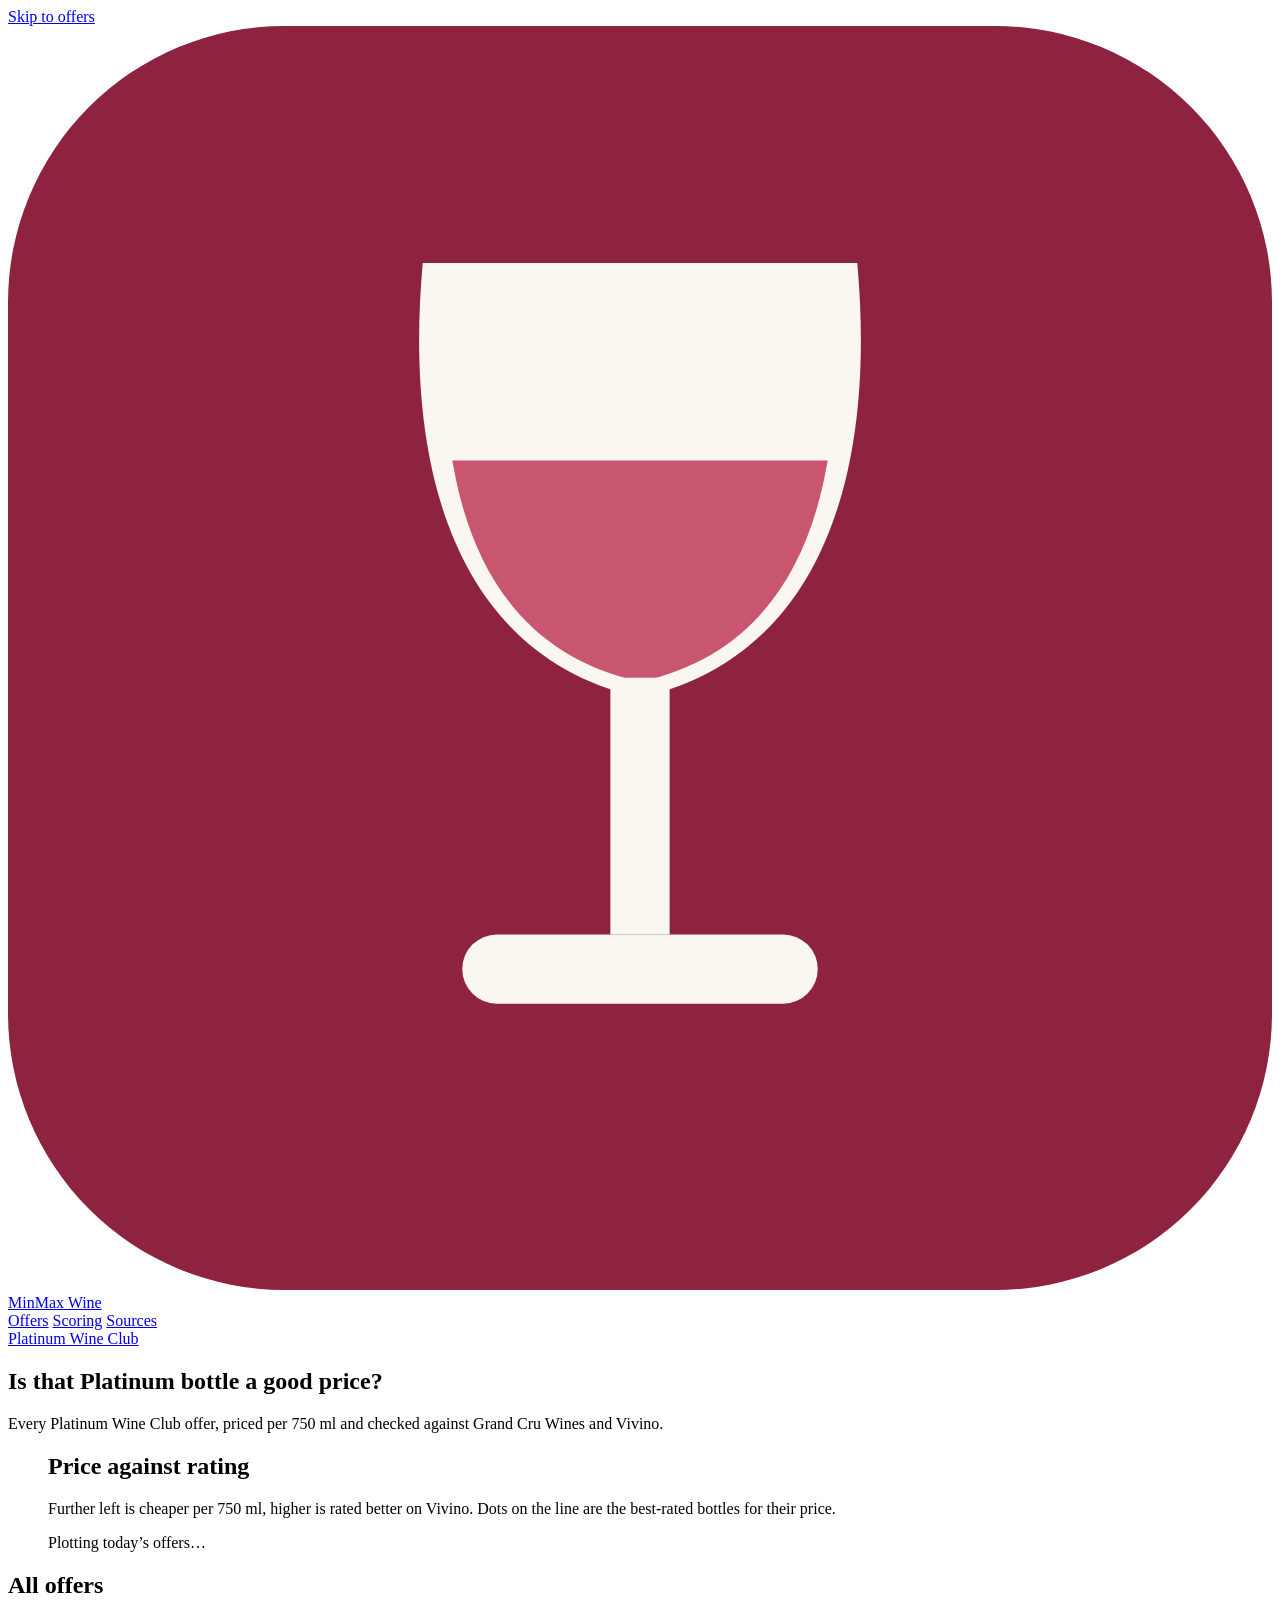
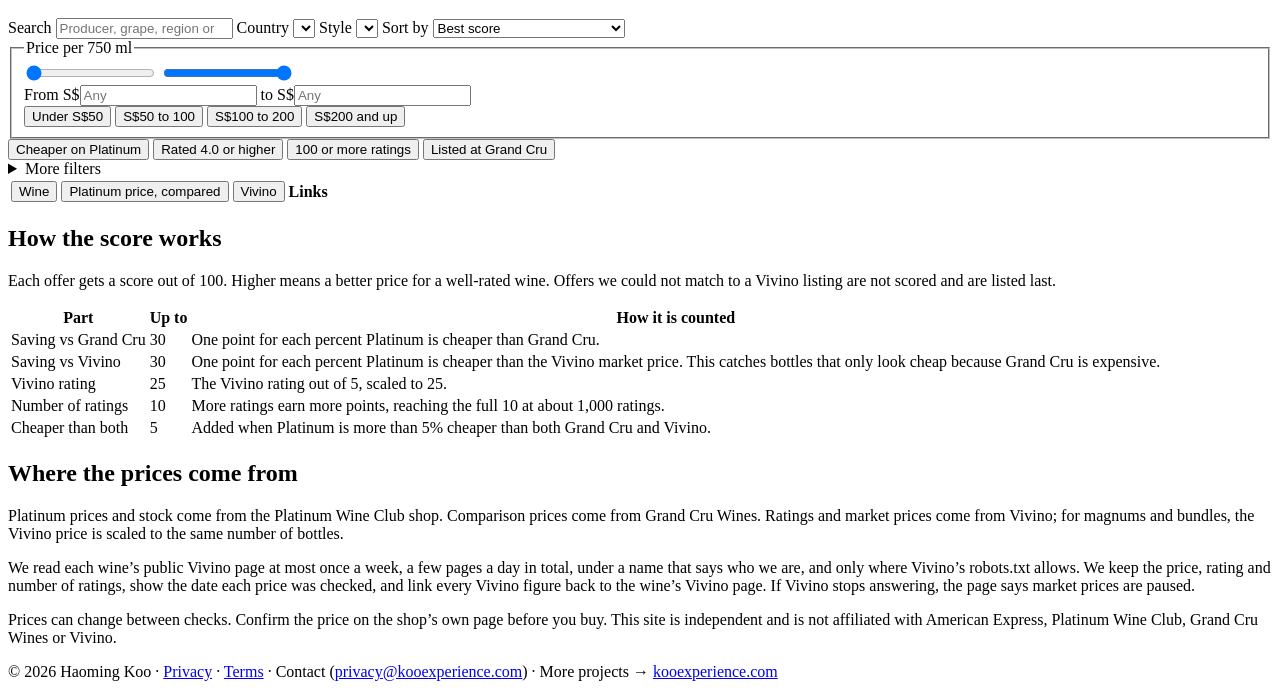
==== web/index.html @ 4f00f2f4 "feat(web): price strips, Grand Cru split bar and quick filters - Rows: one price column with a strip" ====
<!doctype html>
<html lang="en">
<head>
  <meta charset="utf-8">
  <meta name="viewport" content="width=device-width, initial-scale=1">
  <title>MinMax Wine: Platinum Wine Club prices compared</title>
  <meta
    name="description"
    content="Check each Platinum Wine Club offer against Grand Cru Wines and Vivino before you spend. Prices in Singapore dollars, refreshed daily."
  >
  <meta name="author" content="Haoming Koo">
  <meta name="robots" content="index, follow">
  <meta name="theme-color" content="#faf6f0">
  <link rel="canonical" href="https://wine.kooexperience.com/">
  <meta property="og:title" content="MinMax Wine: Platinum Wine Club prices compared">
  <meta property="og:description" content="Each Platinum Wine Club offer checked against Grand Cru Wines and Vivino, in Singapore dollars.">
  <meta property="og:url" content="https://wine.kooexperience.com/">
  <meta property="og:type" content="website">
  <meta property="og:site_name" content="MinMax Wine">
  <meta property="og:locale" content="en_SG">
  <meta property="og:image" content="https://wine.kooexperience.com/social-card.png">
  <meta property="og:image:width" content="1200">
  <meta property="og:image:height" content="630">
  <meta property="og:image:alt" content="MinMax Wine: Platinum Wine Club prices compared with Grand Cru Wines and Vivino.">
  <meta name="twitter:card" content="summary_large_image">
  <meta name="twitter:title" content="MinMax Wine: Platinum Wine Club prices compared">
  <meta name="twitter:description" content="Each Platinum Wine Club offer checked against Grand Cru Wines and Vivino, in Singapore dollars.">
  <meta name="twitter:image" content="https://wine.kooexperience.com/social-card.png">
  <meta name="twitter:image:alt" content="MinMax Wine: Platinum Wine Club prices compared with Grand Cru Wines and Vivino.">
  <script type="application/ld+json">
  {
    "@context": "https://schema.org",
    "@type": "WebApplication",
    "name": "MinMax Wine",
    "url": "https://wine.kooexperience.com/",
    "description": "Checks each Platinum Wine Club offer against Grand Cru Wines and Vivino market prices and ratings, in Singapore dollars.",
    "applicationCategory": "ShoppingApplication",
    "operatingSystem": "Web",
    "inLanguage": "en-SG",
    "isAccessibleForFree": true,
    "offers": {
      "@type": "Offer",
      "price": "0",
      "priceCurrency": "SGD"
    },
    "author": {
      "@type": "Person",
      "name": "Haoming Koo",
      "url": "https://kooexperience.com"
    },
    "potentialAction": {
      "@type": "SearchAction",
      "target": "https://wine.kooexperience.com/?search={search_term_string}",
      "query-input": "required name=search_term_string"
    }
  }
  </script>
  <link rel="icon" href="/static/favicon.svg" type="image/svg+xml">
  <link rel="icon" href="/favicon.ico" sizes="32x32">
  <link rel="apple-touch-icon" href="/static/apple-touch-icon.png">
  <link rel="preload" href="/static/fonts/figtree-latin-normal.woff2" as="font" type="font/woff2" crossorigin>
  <link rel="stylesheet" href="/static/fonts/fonts.css">
  <link rel="stylesheet" href="/static/styles.css?v=__ASSET_VERSION__">
</head>
<body>
  <a class="skip-link" href="#offers">Skip to offers</a>

  <header class="site-header">
    <div class="shell header-inner">
      <a class="wordmark" href="/"><svg class="wordmark-mark" viewBox="0 0 64 64" aria-hidden="true" focusable="false"><rect width="64" height="64" rx="14" fill="#8e2340"/><path d="M21 12h22c1 11-2 20-11 22-9-2-12-11-11-22Z" fill="#faf6f0"/><path d="M22.5 22h19c-1 6-4 10-9.5 11.2C26.5 32 23.5 28 22.5 22Z" fill="#c9566f"/><rect x="30.5" y="33" width="3" height="13" fill="#faf6f0"/><rect x="23" y="46" width="18" height="3.5" rx="1.75" fill="#faf6f0"/></svg>MinMax Wine</a>
      <nav class="header-nav" aria-label="Sections">
        <a href="#offers">Offers</a>
        <a href="#scoring">Scoring</a>
        <a href="#sources">Sources</a>
      </nav>
      <a class="button button-primary header-cta" href="https://platwineclub.wineportal.com/" target="_blank" rel="noopener noreferrer">Platinum Wine Club</a>
    </div>
  </header>

  <main>
    <section class="shell hero" aria-labelledby="pageTitle">
      <div class="hero-copy">
        <h1 id="pageTitle">Is that Platinum bottle a good price?</h1>
        <p class="lede">Every Platinum Wine Club offer, priced per 750&nbsp;ml and checked against Grand Cru Wines and Vivino.</p>
        <div class="split" id="splitBar" hidden></div>
        <ul class="stat-strip" id="statStrip" aria-label="Today at a glance"></ul>
        <p class="freshness" id="freshness" hidden></p>
        <p class="market-notice" id="marketNotice" role="status" hidden></p>
      </div>

      <figure class="value-map" id="valueMap" aria-labelledby="mapTitle">
        <figcaption class="map-head">
          <h2 id="mapTitle">Price against rating</h2>
          <p>Further left is cheaper per 750&nbsp;ml, higher is rated better on Vivino. Dots on the line are the best-rated bottles for their price.</p>
        </figcaption>
        <div class="map-legend"></div>
        <div class="map-canvas" tabindex="0" role="group" aria-label="Value map loading">
          <div class="map-card" role="dialog" aria-label="Offer details" hidden></div>
          <p class="map-state">Plotting today&rsquo;s offers&hellip;</p>
        </div>
        <p class="map-live visually-hidden" aria-live="polite"></p>
      </figure>
    </section>

    <section id="offers" class="shell offers" aria-labelledby="offersTitle">
      <div class="offers-head">
        <h2 id="offersTitle">All offers</h2>
        <p id="resultsMeta" class="results-meta" aria-live="polite"></p>
      </div>

      <form id="filtersForm" class="filters" role="search">
        <label class="field field-search">
          <span>Search</span>
          <input id="searchInput" type="search" placeholder="Producer, grape, region or vintage" autocomplete="off">
        </label>
        <label class="field">
          <span>Country</span>
          <select id="countrySelect"></select>
        </label>
        <label class="field">
          <span>Style</span>
          <select id="styleFamilySelect"></select>
        </label>
        <label class="field">
          <span>Sort by</span>
          <select id="sortSelect">
            <option value="deal_score:desc">Best score</option>
            <option value="price_diff_pct:asc">Biggest saving vs Grand Cru</option>
            <option value="vivino_rating:desc">Highest Vivino rating</option>
            <option value="price_platinum:asc">Lowest Platinum price</option>
            <option value="price_platinum:desc">Highest Platinum price</option>
            <option value="price_per_750:asc">Best price per 750 ml</option>
            <option value="wine_name:asc">Name, A to Z</option>
          </select>
        </label>

        <fieldset class="price-filter" id="priceFilter">
          <legend>Price per 750&nbsp;ml</legend>
          <div class="price-range">
            <div class="range-track" aria-hidden="true"><span class="range-fill"></span></div>
            <input id="priceMinRange" type="range" min="0" max="1000" step="1" value="0" aria-label="Lowest price per 750 ml">
            <input id="priceMaxRange" type="range" min="0" max="1000" step="1" value="1000" aria-label="Highest price per 750 ml">
          </div>
          <div class="price-inputs">
            <label><span>From S$</span><input id="priceMinInput" type="number" inputmode="decimal" min="0" step="1" placeholder="Any"></label>
            <label><span>to S$</span><input id="priceMaxInput" type="number" inputmode="decimal" min="0" step="1" placeholder="Any"></label>
          </div>
          <div class="price-presets" role="group" aria-label="Price presets">
            <button type="button" class="preset" data-min="" data-max="50">Under S$50</button>
            <button type="button" class="preset" data-min="50" data-max="100">S$50 to 100</button>
            <button type="button" class="preset" data-min="100" data-max="200">S$100 to 200</button>
            <button type="button" class="preset" data-min="200" data-max="">S$200 and up</button>
          </div>
        </fieldset>

        <div class="quick-filters" id="quickFilters" role="group" aria-label="Quick filters">
          <button type="button" class="quick" data-quick="platinum" aria-pressed="false">Cheaper on Platinum</button>
          <button type="button" class="quick" data-quick="rated" aria-pressed="false">Rated 4.0 or higher</button>
          <button type="button" class="quick" data-quick="confident" aria-pressed="false">100 or more ratings</button>
          <button type="button" class="quick" data-quick="listed" aria-pressed="false">Listed at Grand Cru</button>
        </div>

        <details class="more-filters">
          <summary>More filters</summary>
          <div class="more-filters-body">
            <label class="field">
              <span>Region</span>
              <select id="regionSelect"></select>
            </label>
            <label class="field">
              <span>Wine type</span>
              <select id="wineTypeSelect"></select>
            </label>
            <label class="field">
              <span>Grape</span>
              <select id="grapeSelect"></select>
            </label>
            <label class="field">
              <span>Format</span>
              <select id="offeringSelect"></select>
            </label>
            <label class="field">
              <span>Producer</span>
              <select id="producerSelect"></select>
            </label>
          </div>
        </details>
      </form>

      <div id="activeFilters" class="active-filters"></div>

      <div class="table-wrap">
        <table class="offer-table" aria-describedby="resultsMeta">
          <thead>
            <tr>
              <th scope="col" class="col-wine"><button class="sort-button" data-sort="wine_name" type="button">Wine</button></th>
              <th scope="col" class="col-compare"><button class="sort-button" data-sort="price_per_750" type="button">Platinum price, compared</button></th>
              <th scope="col" class="num col-rating"><button class="sort-button" data-sort="vivino_rating" type="button">Vivino</button></th>
              <th scope="col" class="col-links"><span class="visually-hidden">Links</span></th>
            </tr>
          </thead>
          <tbody id="dealTableBody"></tbody>
        </table>
      </div>
      <div id="tableState" class="table-state" hidden></div>
    </section>

    <section id="scoring" class="shell prose-section" aria-labelledby="scoringTitle">
      <h2 id="scoringTitle">How the score works</h2>
      <p>Each offer gets a score out of 100. Higher means a better price for a well-rated wine. Offers we could not match to a Vivino listing are not scored and are listed last.</p>
      <div class="method-wrap">
        <table class="method-table">
          <thead><tr><th scope="col">Part</th><th scope="col" class="num">Up to</th><th scope="col">How it is counted</th></tr></thead>
          <tbody>
            <tr><td>Saving vs Grand Cru</td><td class="num">30</td><td>One point for each percent Platinum is cheaper than Grand Cru.</td></tr>
            <tr><td>Saving vs Vivino</td><td class="num">30</td><td>One point for each percent Platinum is cheaper than the Vivino market price. This catches bottles that only look cheap because Grand Cru is expensive.</td></tr>
            <tr><td>Vivino rating</td><td class="num">25</td><td>The Vivino rating out of 5, scaled to 25.</td></tr>
            <tr><td>Number of ratings</td><td class="num">10</td><td>More ratings earn more points, reaching the full 10 at about 1,000 ratings.</td></tr>
            <tr><td>Cheaper than both</td><td class="num">5</td><td>Added when Platinum is more than 5% cheaper than both Grand Cru and Vivino.</td></tr>
          </tbody>
        </table>
      </div>
    </section>

    <section id="sources" class="shell prose-section" aria-labelledby="sourcesTitle">
      <h2 id="sourcesTitle">Where the prices come from</h2>
      <p>Platinum prices and stock come from the Platinum Wine Club shop. Comparison prices come from Grand Cru Wines. Ratings and market prices come from Vivino; for magnums and bundles, the Vivino price is scaled to the same number of bottles.</p>
      <p>We read each wine&rsquo;s public Vivino page at most once a week, a few pages a day in total, under a name that says who we are, and only where Vivino&rsquo;s robots.txt allows. We keep the price, rating and number of ratings, show the date each price was checked, and link every Vivino figure back to the wine&rsquo;s Vivino page. If Vivino stops answering, the page says market prices are paused.</p>
      <p>Prices can change between checks. Confirm the price on the shop&rsquo;s own page before you buy. This site is independent and is not affiliated with American Express, Platinum Wine Club, Grand Cru Wines or Vivino.</p>
    </section>
  </main>

  <footer class="site-footer">
    <div class="shell">
      <p>&copy; 2026 Haoming Koo &middot; <a href="/privacy">Privacy</a> &middot; <a href="/terms">Terms</a> &middot; Contact (<a href="mailto:privacy@kooexperience.com">privacy@kooexperience.com</a>) &middot; More projects &rarr; <a href="https://kooexperience.com/">kooexperience.com</a></p>
    </div>
  </footer>

  <script src="/static/charts.js?v=__ASSET_VERSION__" defer></script>
  <script src="/static/valuemap.js?v=__ASSET_VERSION__" defer></script>
  <script src="/static/app.js?v=__ASSET_VERSION__" defer></script>
</body>
</html>
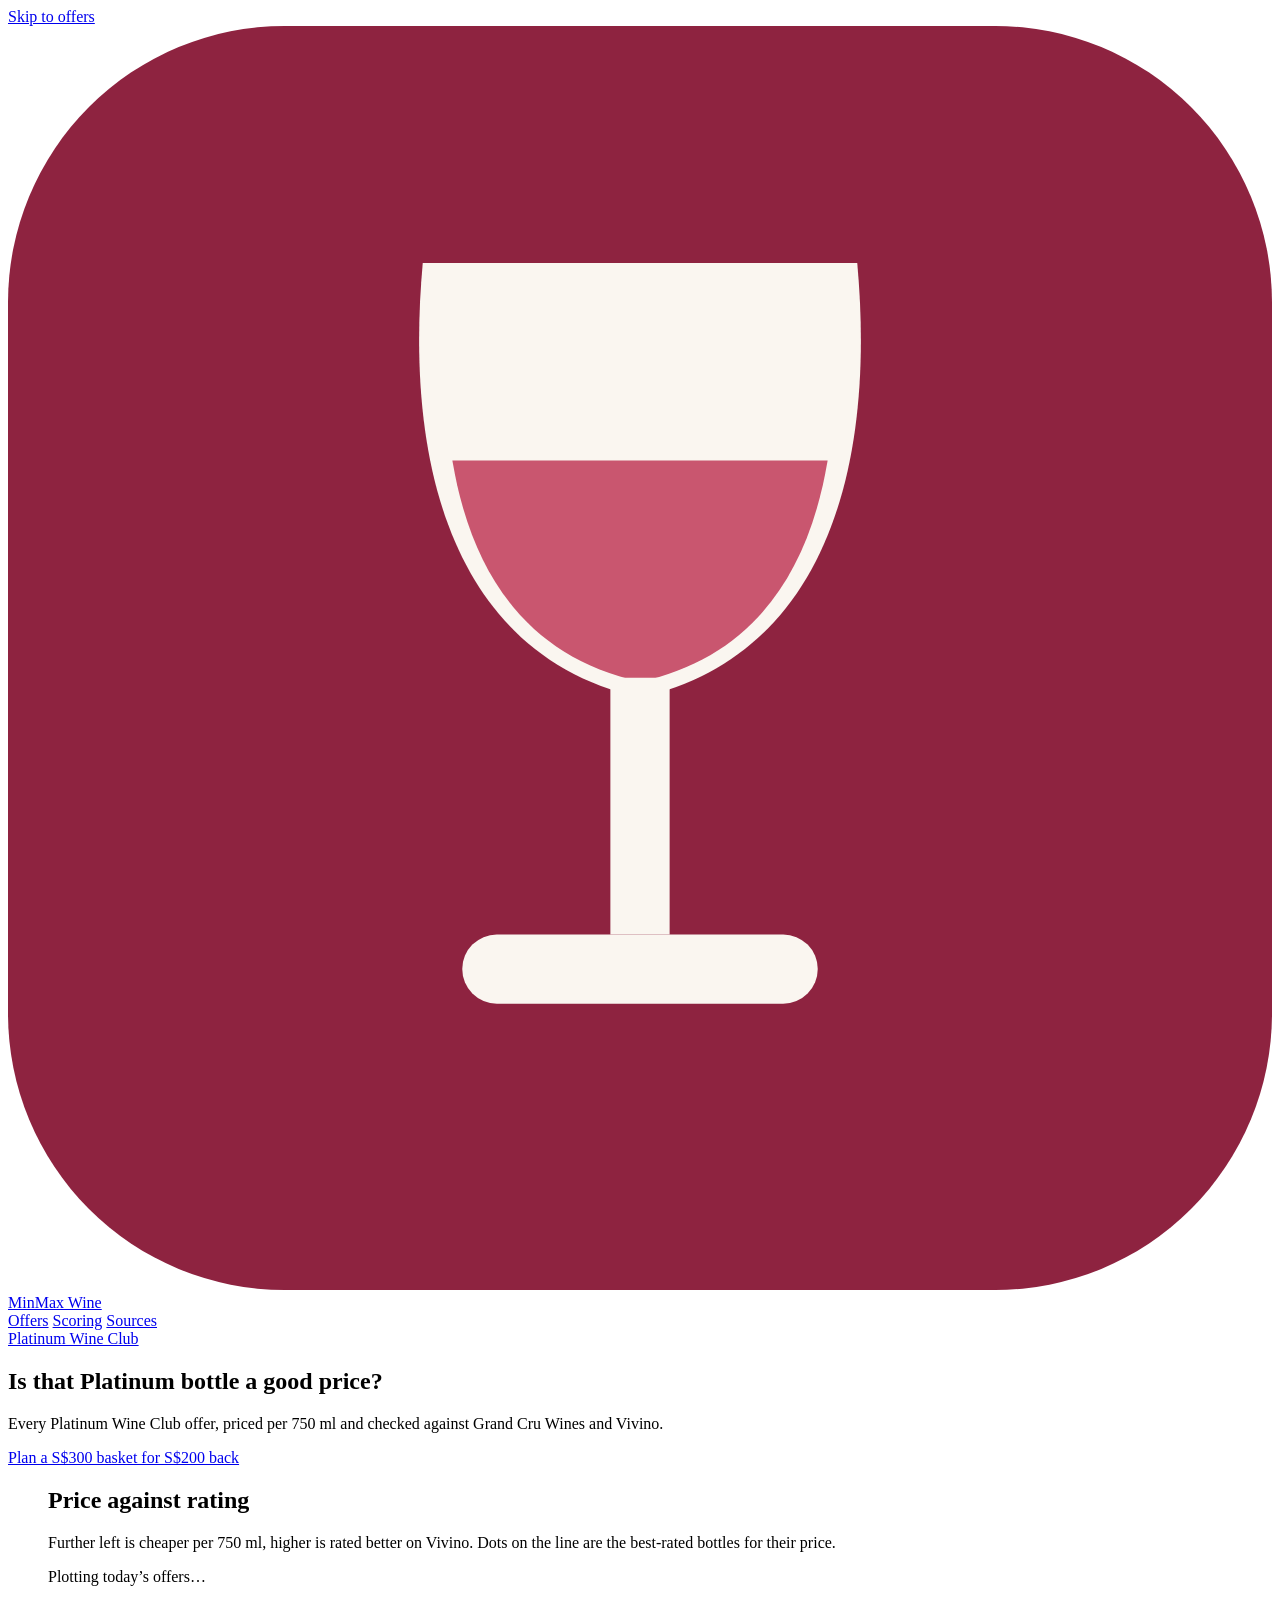
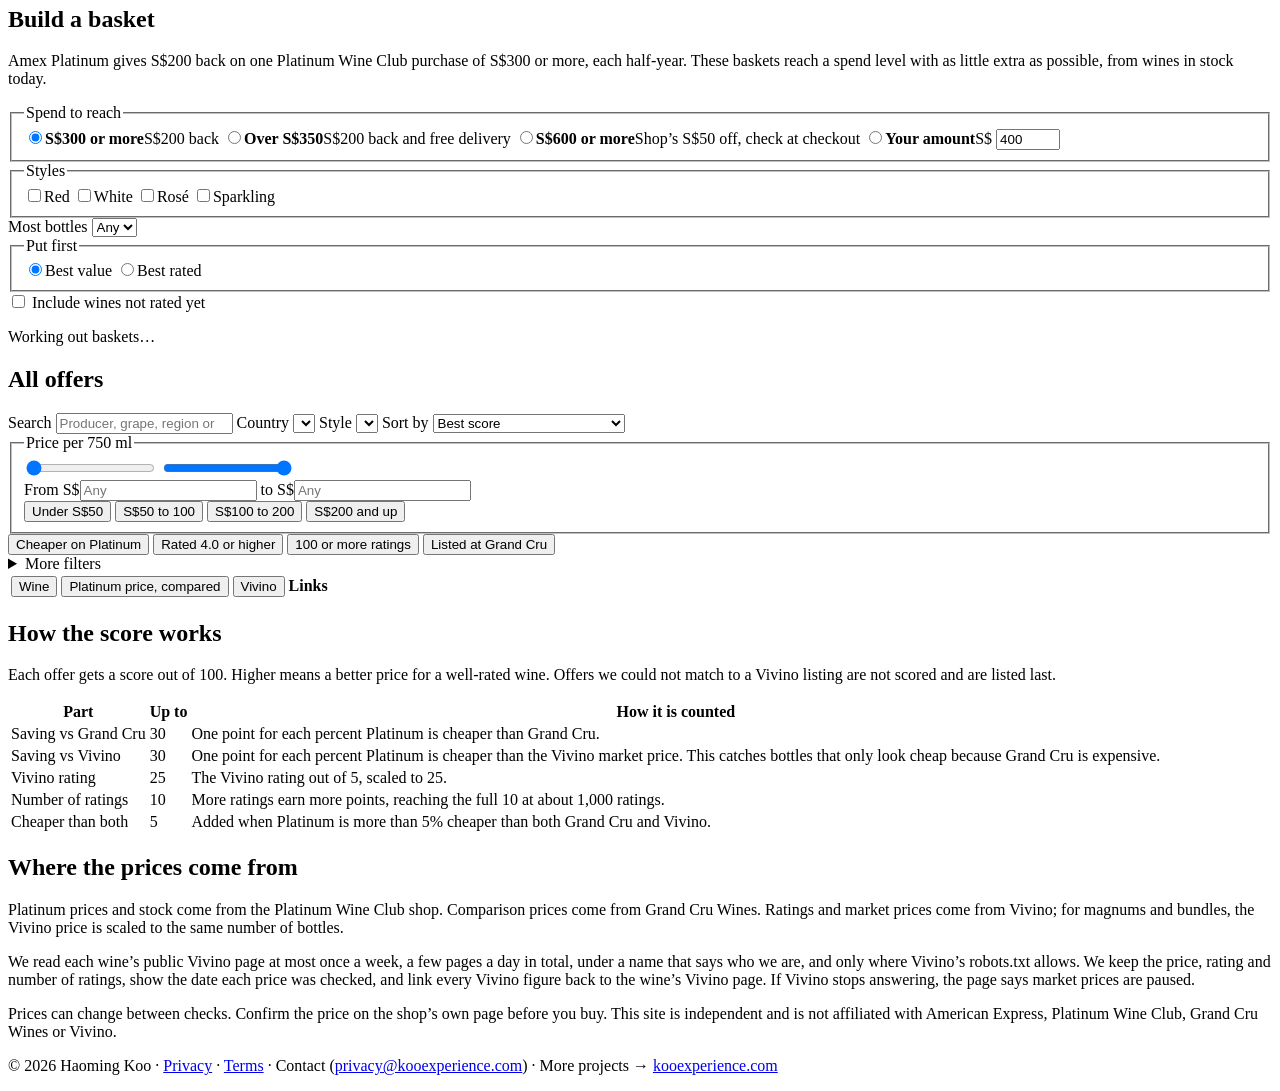
==== commit 16d7b944: "feat(basket): build a basket that reaches the Platinum spend thresholds - GET /basket: 0/1 knapsack " ====
--- a/web/index.html
+++ b/web/index.html
@@ -84,6 +84,7 @@
         <p class="lede">Every Platinum Wine Club offer, priced per 750&nbsp;ml and checked against Grand Cru Wines and Vivino.</p>
         <div class="split" id="splitBar" hidden></div>
         <ul class="stat-strip" id="statStrip" aria-label="Today at a glance"></ul>
+        <a class="button basket-cta" href="#basket">Plan a S$300 basket for S$200 back</a>
         <p class="freshness" id="freshness" hidden></p>
         <p class="market-notice" id="marketNotice" role="status" hidden></p>
       </div>
@@ -102,11 +103,57 @@
       </figure>
     </section>
 
+    <section id="basket" class="shell basket" aria-labelledby="basketTitle">
+      <div class="basket-head">
+        <h2 id="basketTitle">Build a basket</h2>
+        <p>Amex Platinum gives S$200 back on one Platinum Wine Club purchase of S$300 or more, each half-year. These baskets reach a spend level with as little extra as possible, from wines in stock today.</p>
+      </div>
+      <form class="basket-controls" id="basketForm">
+        <fieldset class="basket-modes">
+          <legend>Spend to reach</legend>
+          <label class="mode"><input type="radio" name="mode" value="credit" checked><span><strong>S$300 or more</strong>S$200 back</span></label>
+          <label class="mode"><input type="radio" name="mode" value="delivery"><span><strong>Over S$350</strong>S$200 back and free delivery</span></label>
+          <label class="mode"><input type="radio" name="mode" value="promo"><span><strong>S$600 or more</strong>Shop&rsquo;s S$50 off, check at checkout</span></label>
+          <label class="mode mode-custom"><input type="radio" name="mode" value="custom"><span><strong>Your amount</strong><span class="custom-field">S$ <input type="number" name="target" min="20" max="5000" step="10" value="400" aria-label="Amount to reach in Singapore dollars"></span></span></label>
+        </fieldset>
+        <div class="basket-options">
+          <fieldset class="basket-styles">
+            <legend>Styles</legend>
+            <label class="chip"><input type="checkbox" name="style" value="red"><span>Red</span></label>
+            <label class="chip"><input type="checkbox" name="style" value="white"><span>White</span></label>
+            <label class="chip"><input type="checkbox" name="style" value="rose"><span>Rosé</span></label>
+            <label class="chip"><input type="checkbox" name="style" value="sparkling"><span>Sparkling</span></label>
+          </fieldset>
+          <label class="field basket-bottles">
+            <span>Most bottles</span>
+            <select name="max_bottles">
+              <option value="">Any</option>
+              <option value="3">3</option>
+              <option value="6">6</option>
+              <option value="9">9</option>
+              <option value="12">12</option>
+            </select>
+          </label>
+          <fieldset class="basket-prefer">
+            <legend>Put first</legend>
+            <label class="chip"><input type="radio" name="prefer" value="value" checked><span>Best value</span></label>
+            <label class="chip"><input type="radio" name="prefer" value="rating"><span>Best rated</span></label>
+          </fieldset>
+          <label class="basket-unrated"><input type="checkbox" name="include_unrated"> Include wines not rated yet</label>
+        </div>
+      </form>
+      <div class="basket-results" id="basketResults" aria-live="polite">
+        <p class="basket-loading">Working out baskets&hellip;</p>
+      </div>
+      <p class="basket-rules" id="basketRules"></p>
+    </section>
+
     <section id="offers" class="shell offers" aria-labelledby="offersTitle">
       <div class="offers-head">
         <h2 id="offersTitle">All offers</h2>
         <p id="resultsMeta" class="results-meta" aria-live="polite"></p>
       </div>
+      <p class="stock-line" id="stockLine"></p>
 
       <form id="filtersForm" class="filters" role="search">
         <label class="field field-search">
@@ -158,6 +205,7 @@
           <button type="button" class="quick" data-quick="rated" aria-pressed="false">Rated 4.0 or higher</button>
           <button type="button" class="quick" data-quick="confident" aria-pressed="false">100 or more ratings</button>
           <button type="button" class="quick" data-quick="listed" aria-pressed="false">Listed at Grand Cru</button>
+          <button type="button" class="quick" data-quick="soldout" aria-pressed="false" hidden>Include sold out</button>
         </div>
 
         <details class="more-filters">
@@ -239,5 +287,6 @@
   <script src="/static/charts.js?v=__ASSET_VERSION__" defer></script>
   <script src="/static/valuemap.js?v=__ASSET_VERSION__" defer></script>
   <script src="/static/app.js?v=__ASSET_VERSION__" defer></script>
+  <script src="/static/basket.js?v=__ASSET_VERSION__" defer></script>
 </body>
 </html>
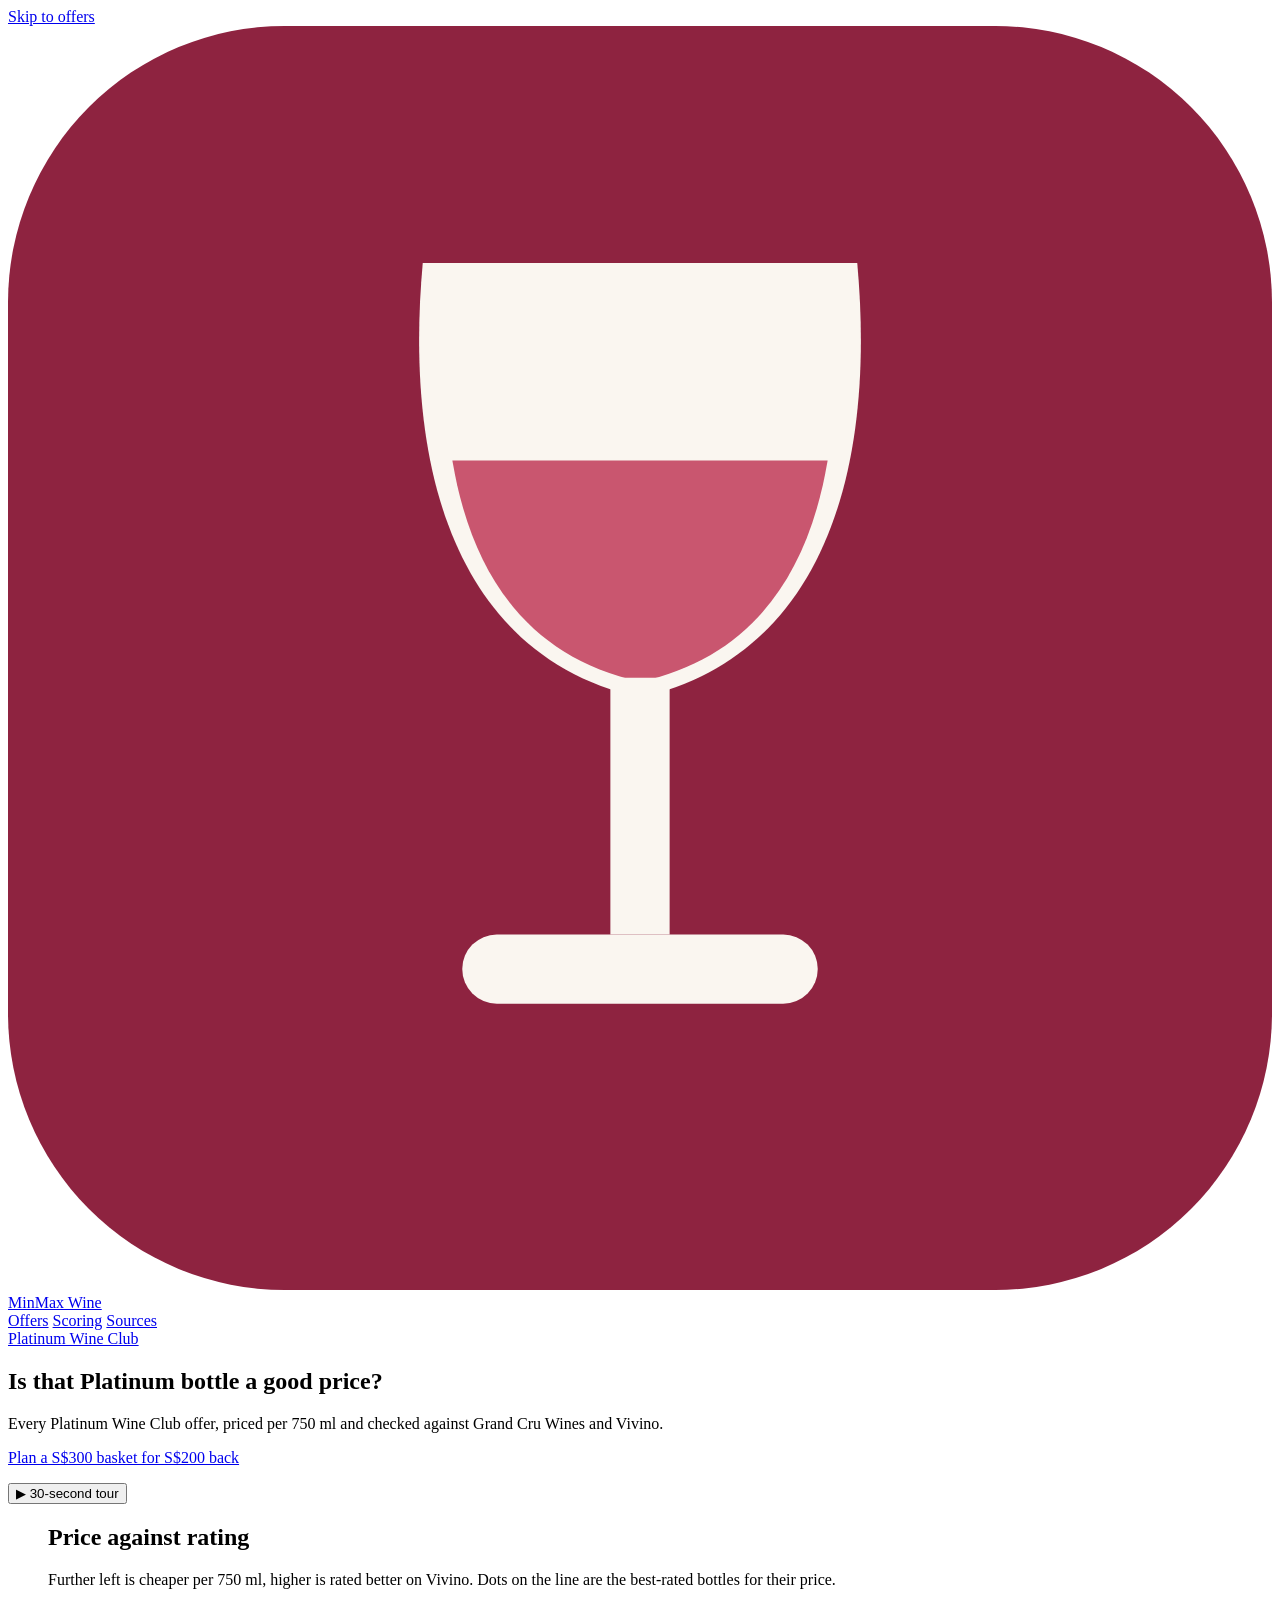
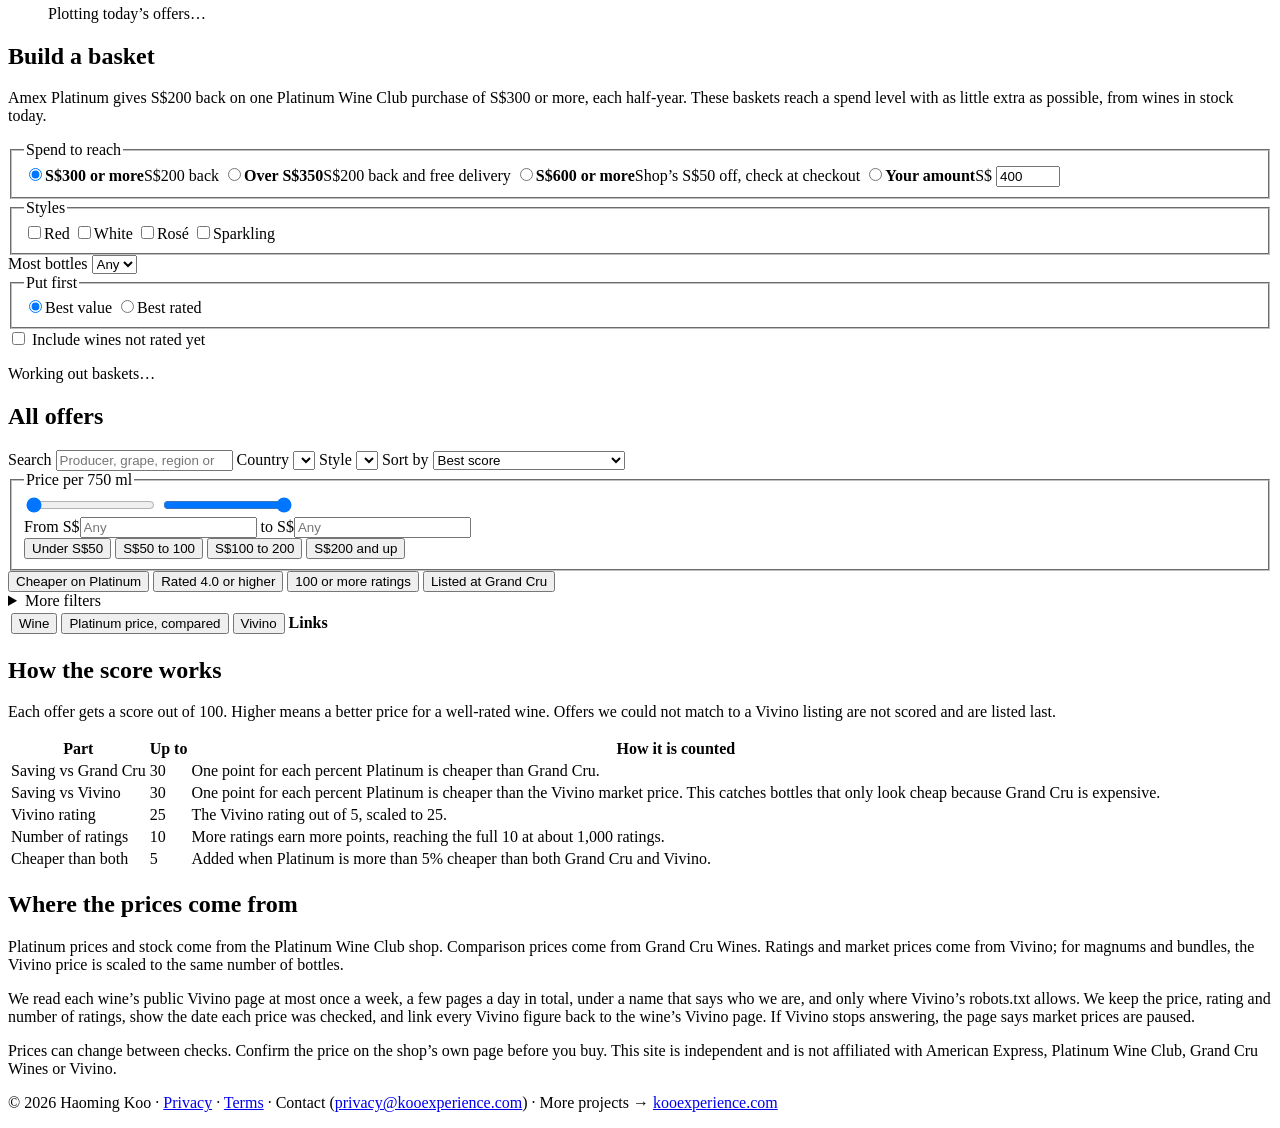
==== commit 14773b72: "feat(web): add a 30-second tour video and README preview Quiet tour link under the basket button ope" ====
--- a/web/index.html
+++ b/web/index.html
@@ -85,6 +85,7 @@
         <div class="split" id="splitBar" hidden></div>
         <ul class="stat-strip" id="statStrip" aria-label="Today at a glance"></ul>
         <a class="button basket-cta" href="#basket">Plan a S$300 basket for S$200 back</a>
+        <p class="tour-line"><button type="button" class="text-button tour-open" id="tourOpen" aria-haspopup="dialog">&#9654; 30-second tour</button></p>
         <p class="freshness" id="freshness" hidden></p>
         <p class="market-notice" id="marketNotice" role="status" hidden></p>
       </div>
@@ -284,6 +285,19 @@
     </div>
   </footer>
 
+  <dialog class="tour-dialog" id="tourDialog" aria-labelledby="tourTitle">
+    <div class="tour-head">
+      <h2 id="tourTitle">MinMax Wine in 30 seconds</h2>
+      <button type="button" class="tour-close" id="tourClose" aria-label="Close the tour video">&times;</button>
+    </div>
+    <video class="tour-video" controls preload="none" playsinline poster="/static/media/wine-poster.jpg">
+      <source src="/static/media/wine.webm" type="video/webm">
+      <source src="/static/media/wine.mp4" type="video/mp4">
+    </video>
+    <p class="tour-credit">Music: Sascha Ende, ende.app (CC BY 4.0)</p>
+  </dialog>
+
+  <script src="/static/tour.js?v=__ASSET_VERSION__" defer></script>
   <script src="/static/charts.js?v=__ASSET_VERSION__" defer></script>
   <script src="/static/valuemap.js?v=__ASSET_VERSION__" defer></script>
   <script src="/static/app.js?v=__ASSET_VERSION__" defer></script>
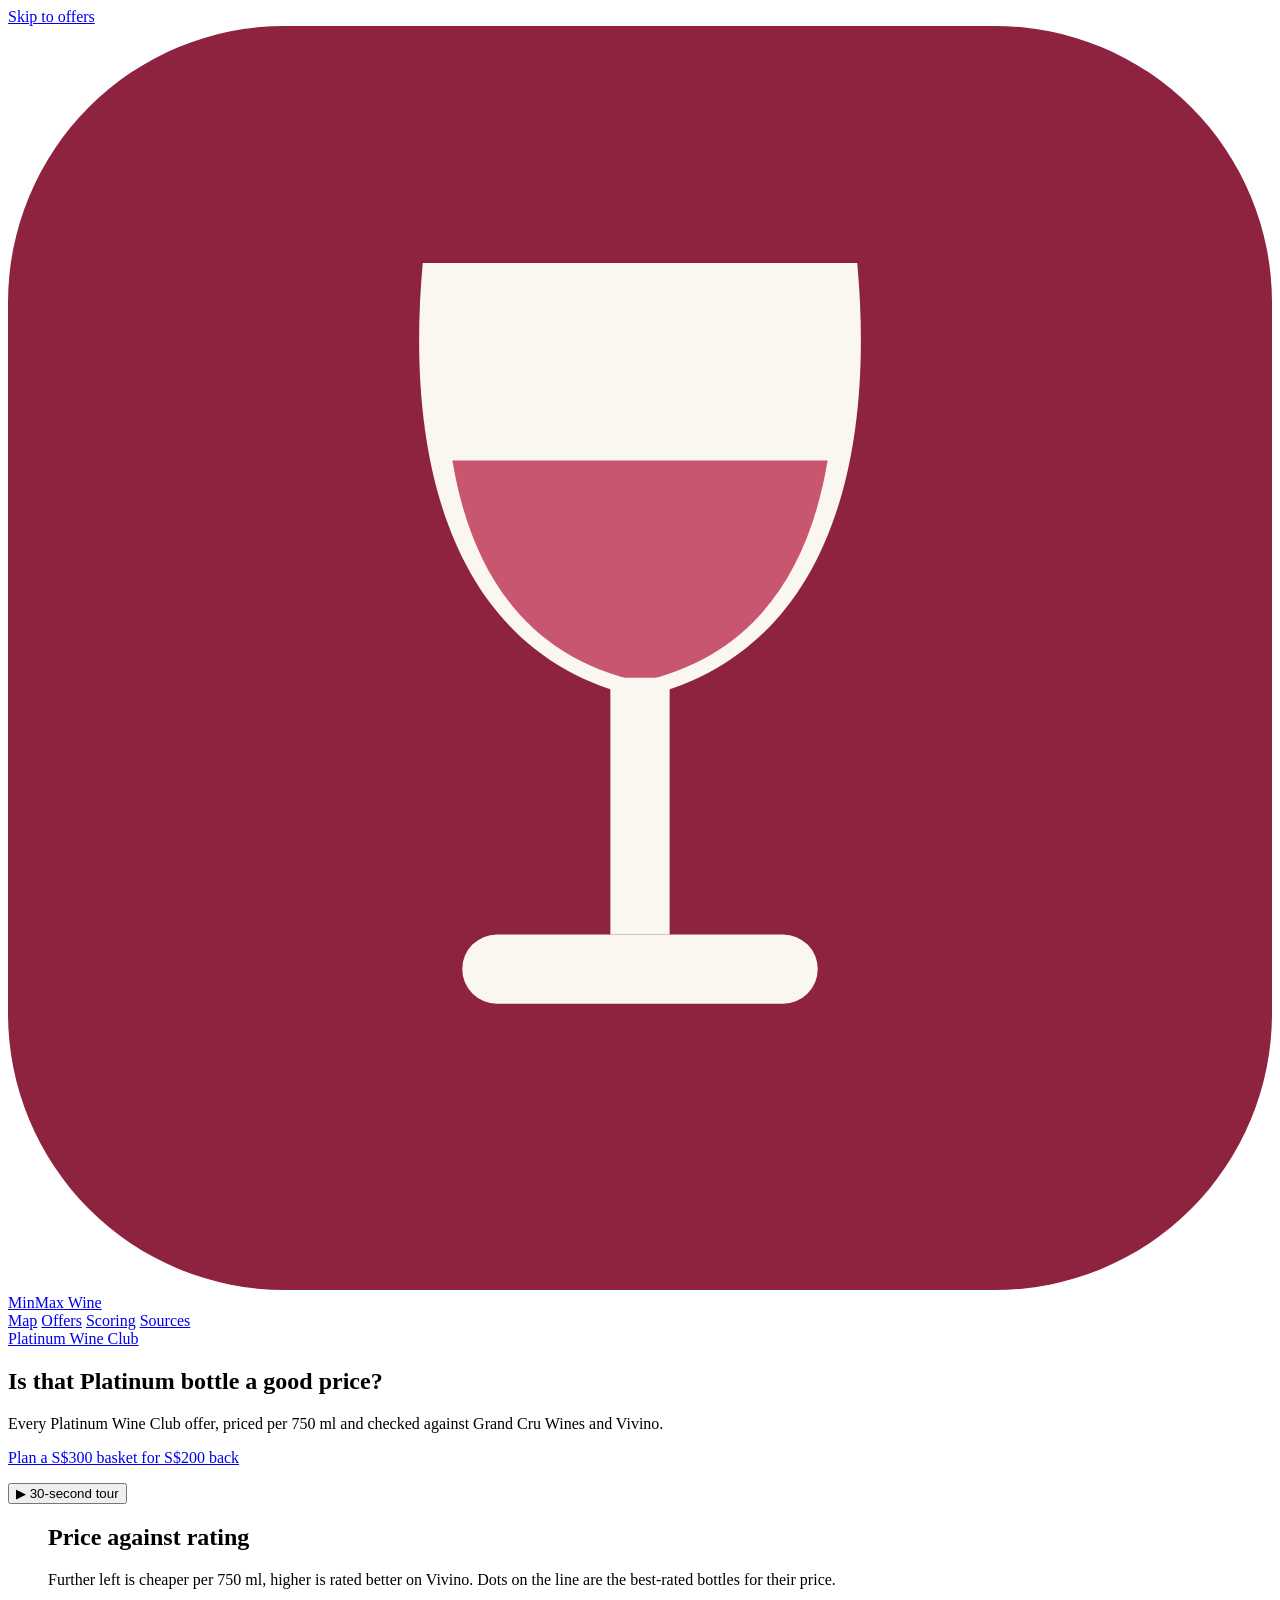
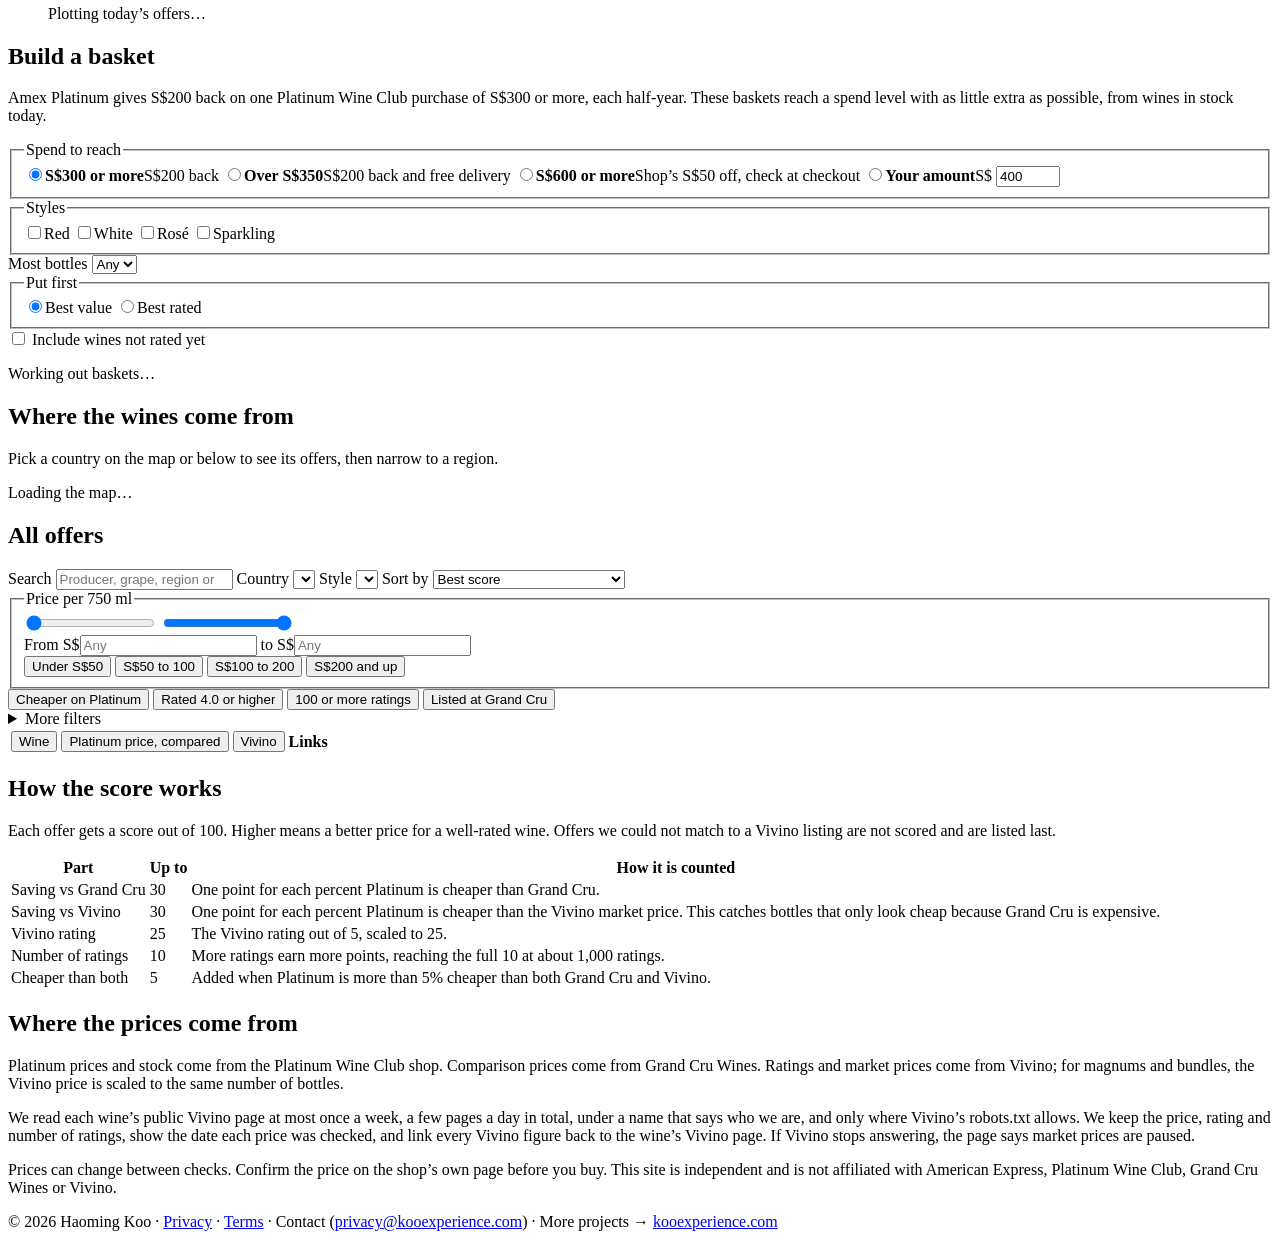
==== commit 775da543: "feat(web): bring back the origin map with country and region chips Leaflet served from /static on Op" ====
--- a/web/index.html
+++ b/web/index.html
@@ -60,6 +60,7 @@
   <link rel="apple-touch-icon" href="/static/apple-touch-icon.png">
   <link rel="preload" href="/static/fonts/figtree-latin-normal.woff2" as="font" type="font/woff2" crossorigin>
   <link rel="stylesheet" href="/static/fonts/fonts.css">
+  <link rel="stylesheet" href="/static/vendor/leaflet/leaflet.css">
   <link rel="stylesheet" href="/static/styles.css?v=__ASSET_VERSION__">
 </head>
 <body>
@@ -69,6 +70,7 @@
     <div class="shell header-inner">
       <a class="wordmark" href="/"><svg class="wordmark-mark" viewBox="0 0 64 64" aria-hidden="true" focusable="false"><rect width="64" height="64" rx="14" fill="#8e2340"/><path d="M21 12h22c1 11-2 20-11 22-9-2-12-11-11-22Z" fill="#faf6f0"/><path d="M22.5 22h19c-1 6-4 10-9.5 11.2C26.5 32 23.5 28 22.5 22Z" fill="#c9566f"/><rect x="30.5" y="33" width="3" height="13" fill="#faf6f0"/><rect x="23" y="46" width="18" height="3.5" rx="1.75" fill="#faf6f0"/></svg>MinMax Wine</a>
       <nav class="header-nav" aria-label="Sections">
+        <a href="#origins">Map</a>
         <a href="#offers">Offers</a>
         <a href="#scoring">Scoring</a>
         <a href="#sources">Sources</a>
@@ -149,6 +151,17 @@
       <p class="basket-rules" id="basketRules"></p>
     </section>
 
+    <section id="origins" class="shell origins" aria-labelledby="originsTitle">
+      <div class="origins-head">
+        <h2 id="originsTitle">Where the wines come from</h2>
+        <p>Pick a country on the map or below to see its offers, then narrow to a region.</p>
+      </div>
+      <div class="origin-map" id="originMap" role="region" aria-label="Map of wine origins"></div>
+      <div class="origin-panel" id="originPanel" aria-live="polite">
+        <p class="origin-hint">Loading the map&hellip;</p>
+      </div>
+    </section>
+
     <section id="offers" class="shell offers" aria-labelledby="offersTitle">
       <div class="offers-head">
         <h2 id="offersTitle">All offers</h2>
@@ -251,6 +264,22 @@
           <tbody id="dealTableBody"></tbody>
         </table>
       </div>
+      <nav id="pager" class="pager" aria-label="Offer pages" hidden>
+        <p class="pager-range"></p>
+        <div class="pager-nav">
+          <button class="button" type="button" data-page="prev">Previous</button>
+          <span class="pager-count"></span>
+          <button class="button" type="button" data-page="next">Next</button>
+        </div>
+        <label class="pager-size">
+          <span>Per page</span>
+          <select id="perPageSelect">
+            <option value="5">5</option>
+            <option value="10">10</option>
+            <option value="25">25</option>
+          </select>
+        </label>
+      </nav>
       <div id="tableState" class="table-state" hidden></div>
     </section>
 
@@ -302,5 +331,7 @@
   <script src="/static/valuemap.js?v=__ASSET_VERSION__" defer></script>
   <script src="/static/app.js?v=__ASSET_VERSION__" defer></script>
   <script src="/static/basket.js?v=__ASSET_VERSION__" defer></script>
+  <script src="/static/vendor/leaflet/leaflet.js" defer></script>
+  <script src="/static/originmap.js?v=__ASSET_VERSION__" defer></script>
 </body>
 </html>
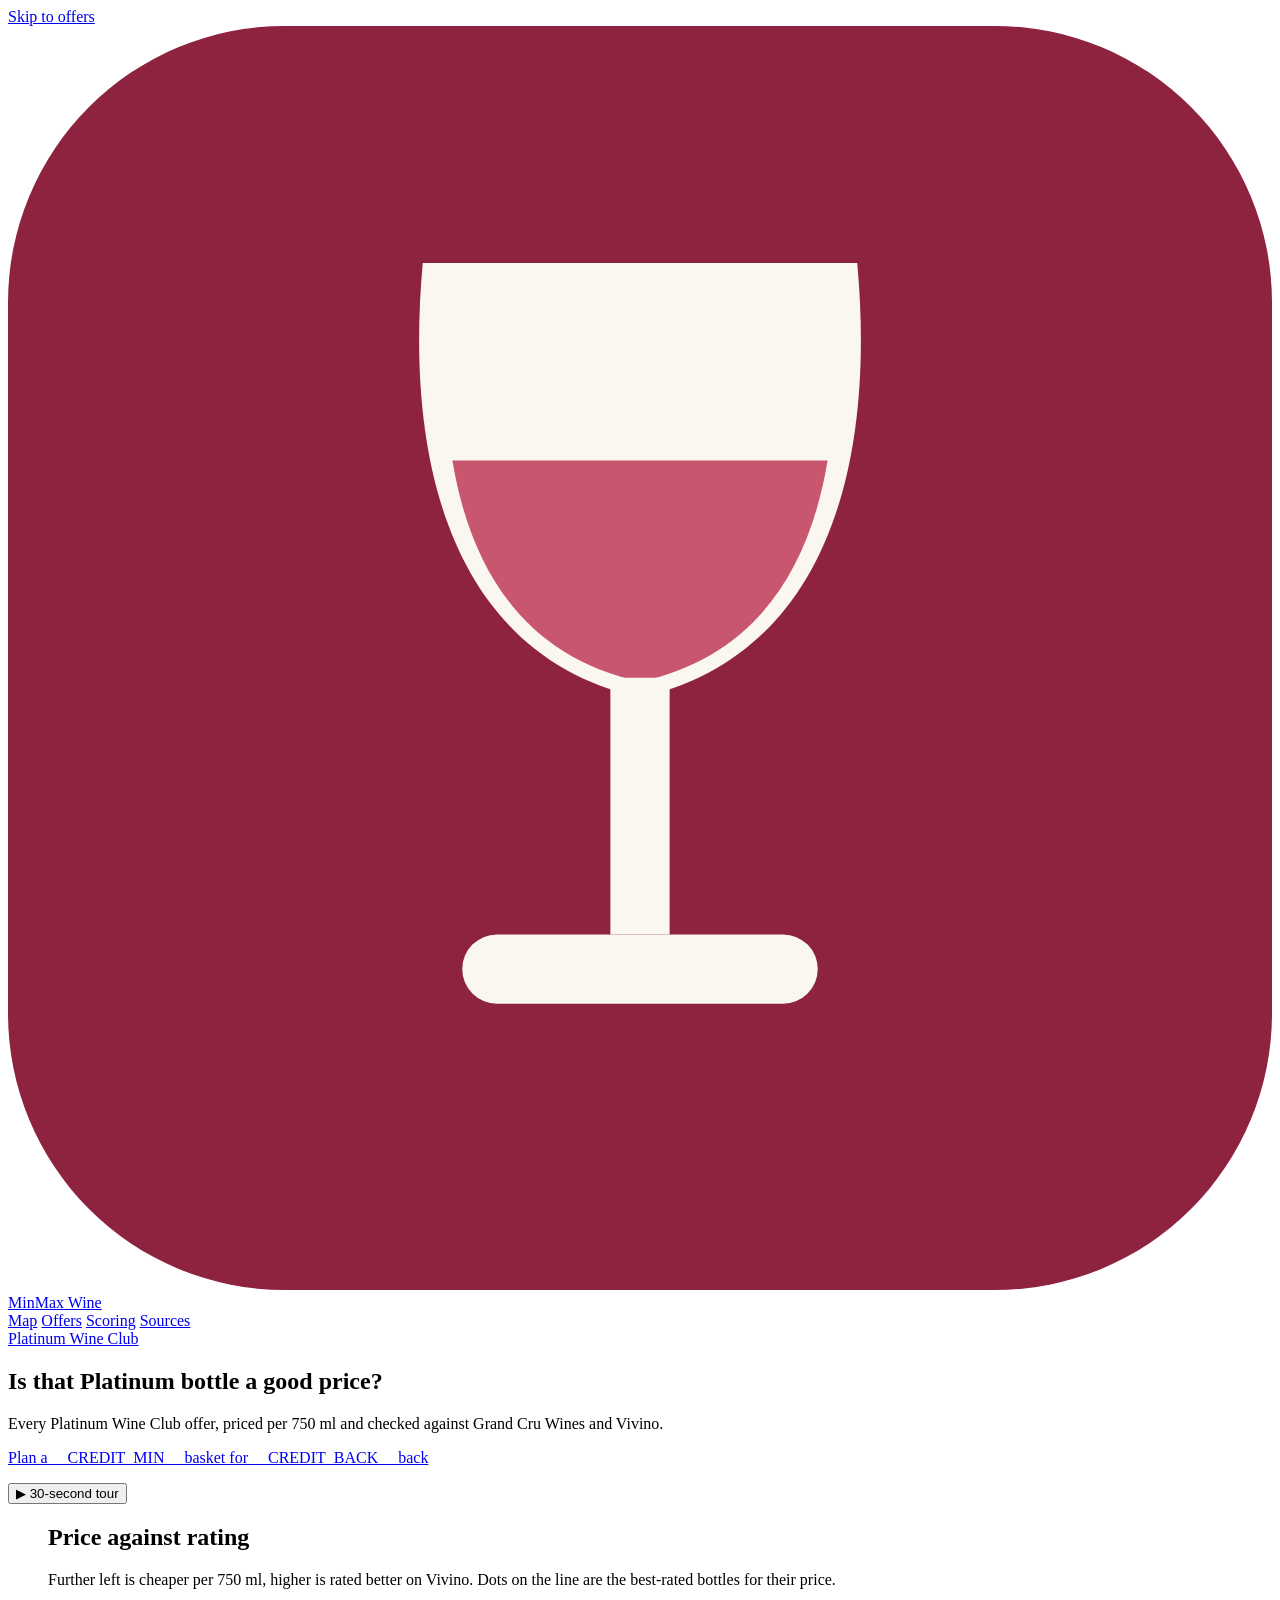
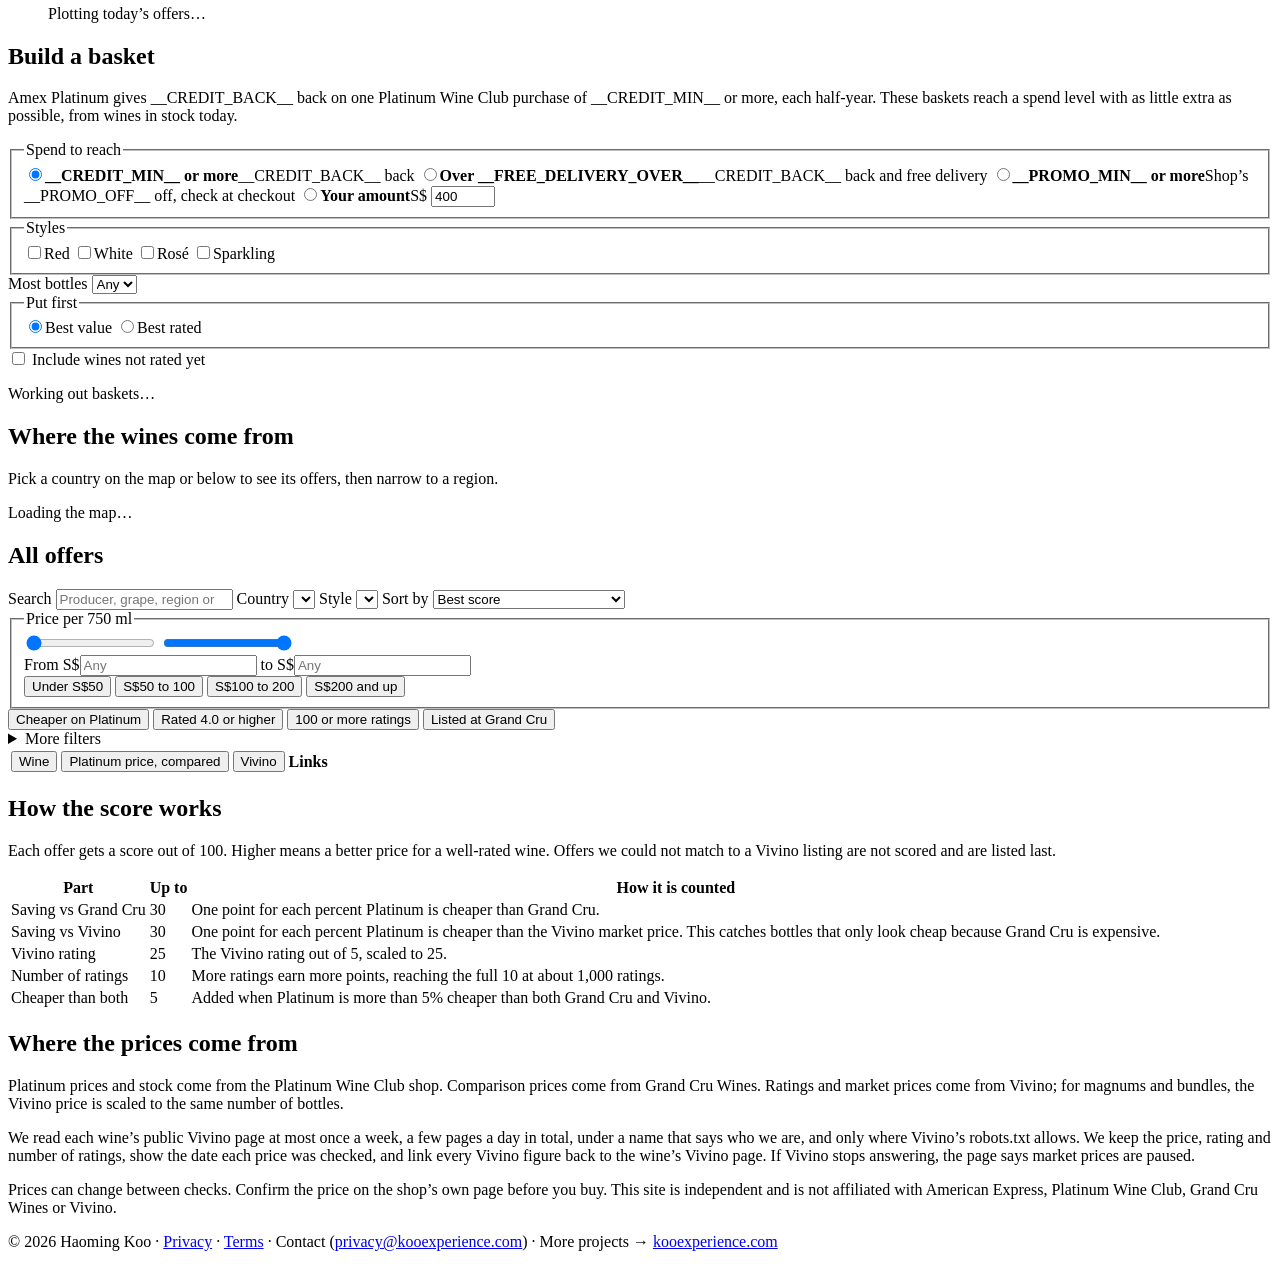
==== commit 11d370a9: "fix(basket): read every S$ amount from the basket rules" ====
--- a/web/index.html
+++ b/web/index.html
@@ -86,7 +86,7 @@
         <p class="lede">Every Platinum Wine Club offer, priced per 750&nbsp;ml and checked against Grand Cru Wines and Vivino.</p>
         <div class="split" id="splitBar" hidden></div>
         <ul class="stat-strip" id="statStrip" aria-label="Today at a glance"></ul>
-        <a class="button basket-cta" href="#basket">Plan a S$300 basket for S$200 back</a>
+        <a class="button basket-cta" href="#basket">Plan a __CREDIT_MIN__ basket for __CREDIT_BACK__ back</a>
         <p class="tour-line"><button type="button" class="text-button tour-open" id="tourOpen" aria-haspopup="dialog">&#9654; 30-second tour</button></p>
         <p class="freshness" id="freshness" hidden></p>
         <p class="market-notice" id="marketNotice" role="status" hidden></p>
@@ -109,14 +109,14 @@
     <section id="basket" class="shell basket" aria-labelledby="basketTitle">
       <div class="basket-head">
         <h2 id="basketTitle">Build a basket</h2>
-        <p>Amex Platinum gives S$200 back on one Platinum Wine Club purchase of S$300 or more, each half-year. These baskets reach a spend level with as little extra as possible, from wines in stock today.</p>
+        <p>Amex Platinum gives __CREDIT_BACK__ back on one Platinum Wine Club purchase of __CREDIT_MIN__ or more, each half-year. These baskets reach a spend level with as little extra as possible, from wines in stock today.</p>
       </div>
       <form class="basket-controls" id="basketForm">
         <fieldset class="basket-modes">
           <legend>Spend to reach</legend>
-          <label class="mode"><input type="radio" name="mode" value="credit" checked><span><strong>S$300 or more</strong>S$200 back</span></label>
-          <label class="mode"><input type="radio" name="mode" value="delivery"><span><strong>Over S$350</strong>S$200 back and free delivery</span></label>
-          <label class="mode"><input type="radio" name="mode" value="promo"><span><strong>S$600 or more</strong>Shop&rsquo;s S$50 off, check at checkout</span></label>
+          <label class="mode"><input type="radio" name="mode" value="credit" checked><span><strong>__CREDIT_MIN__ or more</strong>__CREDIT_BACK__ back</span></label>
+          <label class="mode"><input type="radio" name="mode" value="delivery"><span><strong>Over __FREE_DELIVERY_OVER__</strong>__CREDIT_BACK__ back and free delivery</span></label>
+          <label class="mode"><input type="radio" name="mode" value="promo"><span><strong>__PROMO_MIN__ or more</strong>Shop&rsquo;s __PROMO_OFF__ off, check at checkout</span></label>
           <label class="mode mode-custom"><input type="radio" name="mode" value="custom"><span><strong>Your amount</strong><span class="custom-field">S$ <input type="number" name="target" min="20" max="5000" step="10" value="400" aria-label="Amount to reach in Singapore dollars"></span></span></label>
         </fieldset>
         <div class="basket-options">
@@ -326,6 +326,7 @@
     <p class="tour-credit">Music: Sascha Ende, ende.app (CC BY 4.0)</p>
   </dialog>
 
+  <script src="/static/anchor.js?v=__ASSET_VERSION__" defer></script>
   <script src="/static/tour.js?v=__ASSET_VERSION__" defer></script>
   <script src="/static/charts.js?v=__ASSET_VERSION__" defer></script>
   <script src="/static/valuemap.js?v=__ASSET_VERSION__" defer></script>
